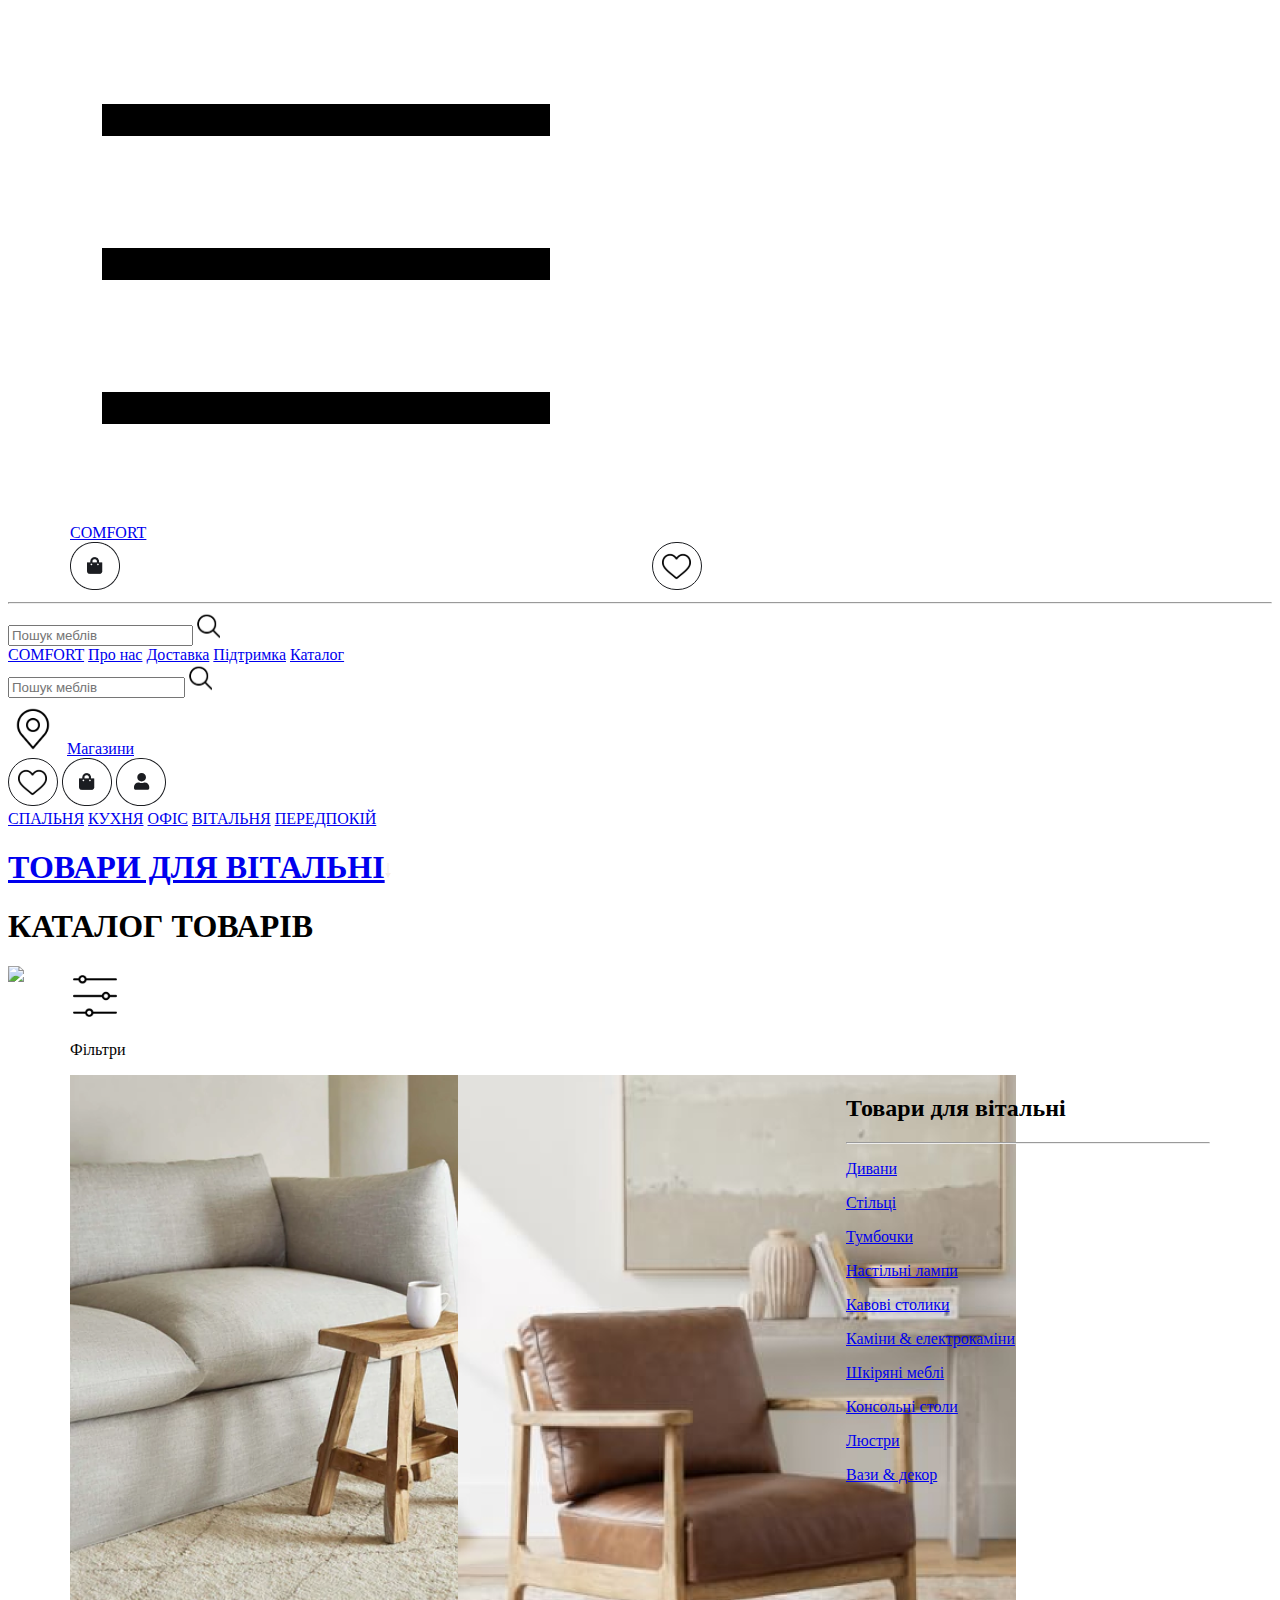
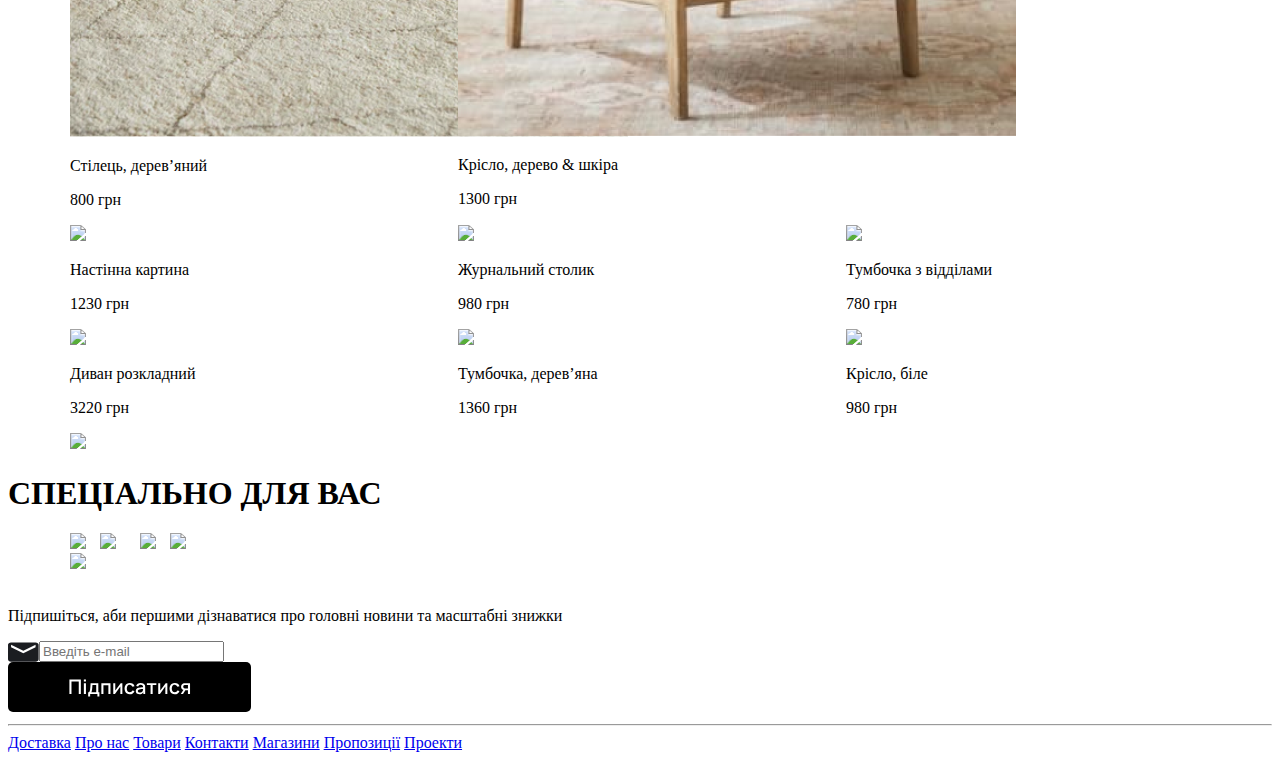
==== catalog.html @ 02e6235b "Add files via upload" ====
<!DOCTYPE html>
<html lang="ua">

<head>
    <meta charset="UTF-8">
    <meta http-equiv="X-UA-Compatible" content="IE=edge">
    <meta name="viewport" content="width=device-width, initial-scale=1.0">
    <title>Каталог</title>
    <link rel="preconnect" href="https://fonts.googleapis.com">
    <link rel="preconnect" href="https://fonts.gstatic.com" crossorigin>
    <link rel="preconnect" href="https://fonts.googleapis.com">
    <link rel="preconnect" href="https://fonts.gstatic.com" crossorigin>
    <link href="https://fonts.googleapis.com/css2?family=Lexend&family=Manrope:wght@200;300;400;500;600&display=swap"
        rel="stylesheet">
    <link
        href="https://fonts.googleapis.com/css2?family=Lexend:wght@300&family=Manrope:wght@200;300;400;500;600&display=swap"
        rel="stylesheet">
    <link rel="preconnect" href="https://fonts.googleapis.com">
    <link rel="preconnect" href="https://fonts.gstatic.com" crossorigin>
    <link href="https://fonts.googleapis.com/css2?family=Lexend&family=Manrope:wght@200;300;400;500;600&display=swap"
        rel="stylesheet">
    <link rel="preconnect" href="https://fonts.googleapis.com">
    <link rel="preconnect" href="https://fonts.gstatic.com" crossorigin>
    <link href="https://fonts.googleapis.com/css2?family=Manrope:wght@200;300;400;500;600&display=swap"
        rel="stylesheet">
    <link rel="stylesheet" href="css/catalog.css">
    <link rel="stylesheet" href="css/bootstrap-grid.min.css">
    <meta name="viewport" content="width=device-width">
</head>

<body>
    <header class="header">
        <div class="nav-1">
            <div class="nav-toggle">
                <div class="container">
                    <a href="#" width="10%">
                        <img src="img/Group 65.png" class="menu">
                    </a>
                    <div class="logo"><a href="#">COMFORT</a></div>
                    <div class="row">
                        <div class="col">
                            <a href="#" style="margin-right: 2.5%;"><img src="img/Group 56.png"></a>
                        </div>
                        <div class="col">
                            <a href="#"><img src="img/Group 55.svg"></a>
                        </div>
                    </div>
                </div>
            </div>
            <hr>
            <div class="border-1">
                <input type="text" placeholder="Пошук меблів">
                <a href="#" class="search-1"><img src="img/image 22 (1).svg"></a>
            </div>
        </div>
        <section class="nav">
            <a href="index.html" class="logo">COMFORT</a>
            <a href="info.html">Про нас</a>
            <a href="#">Доставка</a>
            <a href="#">Підтримка</a>
            <a href="catalog.html">Каталог</a>
            <div class="border">
                <input type="text" size="19" placeholder="Пошук меблів" style="margin-bottom: 6px;">
                <a href="#" class="search"><img src="img/image 22 (1).svg"></a>
            </div>
            <div class="shops">
                <a href="#" style="margin-right: 5px;"><img src="img/image 57.svg"></a>
                <a href="#">Магазини</a>
            </div>
            <div class="icons">
                <a href="#"><img src="img/Group 55.svg"></a>
                <a href="#"><img src="img/Group 56.png"></a>
                <a href="#"><img src="img/user.svg"></a>
            </div>
        </section>
        <div class="catalog">
            <div class="rooms">
                <a href="#">СПАЛЬНЯ</a>
                <a href="#">КУХНЯ</a>
                <a href="#">ОФІС</a>
                <a href="#">ВІТАЛЬНЯ</a>
                <a href="#">ПЕРЕДПОКІЙ</a>
            </div>
        </div>
        <div class="mobile">
            <a href="#"><h1>ТОВАРИ ДЛЯ ВІТАЛЬНІ<img class="arr" src="img/Line 15.svg"></h1></a>
        </div>
    </header>
    <main>
        <section class="picture">
            <h1>КАТАЛОГ ТОВАРІВ</h1>
            <img src="D:\web\img\image 23.png" width="100%">
        </section>
        <section class="full-catalog" style="margin-top: -15px;">
            <div class="container">
                <div class="icon">
                    <a href=""><img src="img/image 58.svg"></a><p>Фільтри</p>
                </div>
                <div class="row">
                    <div class="col-4">
                        <div>
                            <div class="image">
                                <a href="#"><img src="img/image 24.png"></a>
                            </div>
                            <div class="price">
                                <div>
                                    <p>Стілець, дерев’яний</p>
                                </div>
                                <p>800 грн</p>
                            </div>
                        </div>
                    </div>
                    <div class="col-4">
                        <div>
                            <div class="image">
                                <a href="#"><img src="img/image 25.png"></a>
                            </div>
                            <div class="price">
                                <div>
                                    <p>Крісло, дерево & шкіра</p>
                                </div>
                                <p>1300 грн</p>
                            </div>
                        </div>
                    </div>
                    <div class="col" id="third">
                        <div class="filters">
                            <h2>Товари для вітальні</h2>
                            <hr>
                            <a href="#">
                                <p>Дивани</p>
                            </a>
                            <a href="#">
                                <p>Стільці</p>
                            </a>
                            <a href="#">
                                <p>Тумбочки</p>
                            </a>
                            <a href="#">
                                <p>Настільні лампи</p>
                            </a>
                            <a href="#">
                                <p>Кавові столики</p>
                            </a>
                            <a href="#">
                                <p>Каміни & електрокаміни</p>
                            </a>
                            <a href="#">
                                <p>Шкіряні меблі</p>
                            </a>
                            <a href="#">
                                <p>Консольні столи</p>
                            </a>
                            <a href="#">
                                <p>Люстри</p>
                            </a>
                            <a href="#">
                                <p>Вази & декор</p>
                            </a>
                        </div>
                    </div>
                </div>
                <div class="row">
                    <div class="col-4">
                        <div>
                            <div class="image">
                                <a href="#"><img src="D:\web\img\image 26.png"></a>
                            </div>
                            <div class="price">
                                <div>
                                    <p>Настінна картина</p>

                                </div>
                                <p>1230 грн</p>
                            </div>
                        </div>
                    </div>
                    <div class="col-4">
                        <div>
                            <div class="image">
                                <a href="#"><img src="D:\web\img\image 27 (1).png"></a>
                            </div>
                            <div class="price">
                                <div>
                                    <p>Журнальний столик</p>
                                </div>
                                <p>980 грн</p>
                            </div>
                        </div>
                    </div>
                    <div class="col-4" id="third">
                        <div>
                            <div class="image">
                                <a href="#"><img src="D:\web\img\image 35.png"></a>
                            </div>
                            <div class="price">
                                <div>
                                    <p>Тумбочка з відділами</p>
                                </div>
                                <p>780 грн</p>
                            </div>
                        </div>
                    </div>
                </div>
                <div class="row">
                    <div class="col-4">
                        <div>
                            <div class="image">
                                <a href="#"><img src="D:\web\img\image 37.png"></a>
                            </div>
                            <div class="price">
                                <div>
                                    <p>Диван розкладний</p>
                                </div>
                                <p>3220 грн</p>
                            </div>
                        </div>
                    </div>
                    <div class="col-4">
                        <div>
                            <div class="image">
                                <a href="#"><img src="D:\web\img\image 36.png"></a>
                            </div>
                            <div class="price">
                                <div>
                                    <p>Тумбочка, дерев’яна</p>
                                </div>
                                <p>1360 грн</p>
                            </div>
                        </div>
                    </div>
                    <div class="col-4" id="third">
                        <div>
                            <div class="image">
                                <a href="#"><img src="D:\web\img\image 31.png"></a>
                            </div>
                            <div class="price">
                                <div>
                                    <p>Крісло, біле</p>
                                </div>
                                <p>980 грн</p>
                            </div>
                        </div>
                    </div>
                </div>
                <a href=""><img src="D:\web\img\Group 66.svg" class="button"></a>
            </div>
        </section>
        <section class="special-offer">
            <h1>СПЕЦІАЛЬНО ДЛЯ ВАС</h1>
            <div class="container">
            <div class="room-shopping">
                <a href="#"><img src="D:\web\img\image 29.svg" class="arrow"></a>
                <a href="#"><img src="D:\web\img\image 54.png" style="padding: 0 10px;" id="offer"></a>
                <a href="#"><img src="D:\web\img\image 55.png" style="padding: 0 10px;" id="offer"></a>
                <a href="#"><img src="D:\web\img\image 30.svg" class="arrow"></a>
            </div>
            <img src="D:\web\img\Group 3.svg" class="scroll">
        </div>
        </section>
    </main>
    <br>
    <footer>
        <section class="form">
            <p>Підпишіться, аби першими дізнаватися про головні новини та масштабні знижки</p>
            <div class="subscribe">
                <div style="display: flex; align-items: center;">
                    <img src="img/Shape.svg" class="message">
                    <input type="text" placeholder="Введіть e-mail">
                </div>
                <a href="#"><img src="img//Group 61.svg" class="sub-btn"></a>
            </div>
        </section>
        <hr>
        <section class="footer-1">
            <a href="#">Доставка</a>
            <a href="info.html">Про нас</a>
            <a href="catalog.html">Товари</a>
            <a href="#">Контакти</a>
            <a href="#">Магазини</a>
            <a href="#">Пропозиції</a>
            <a href="#">Проекти</a>
        </section>
        <br>
    </footer>
</body>
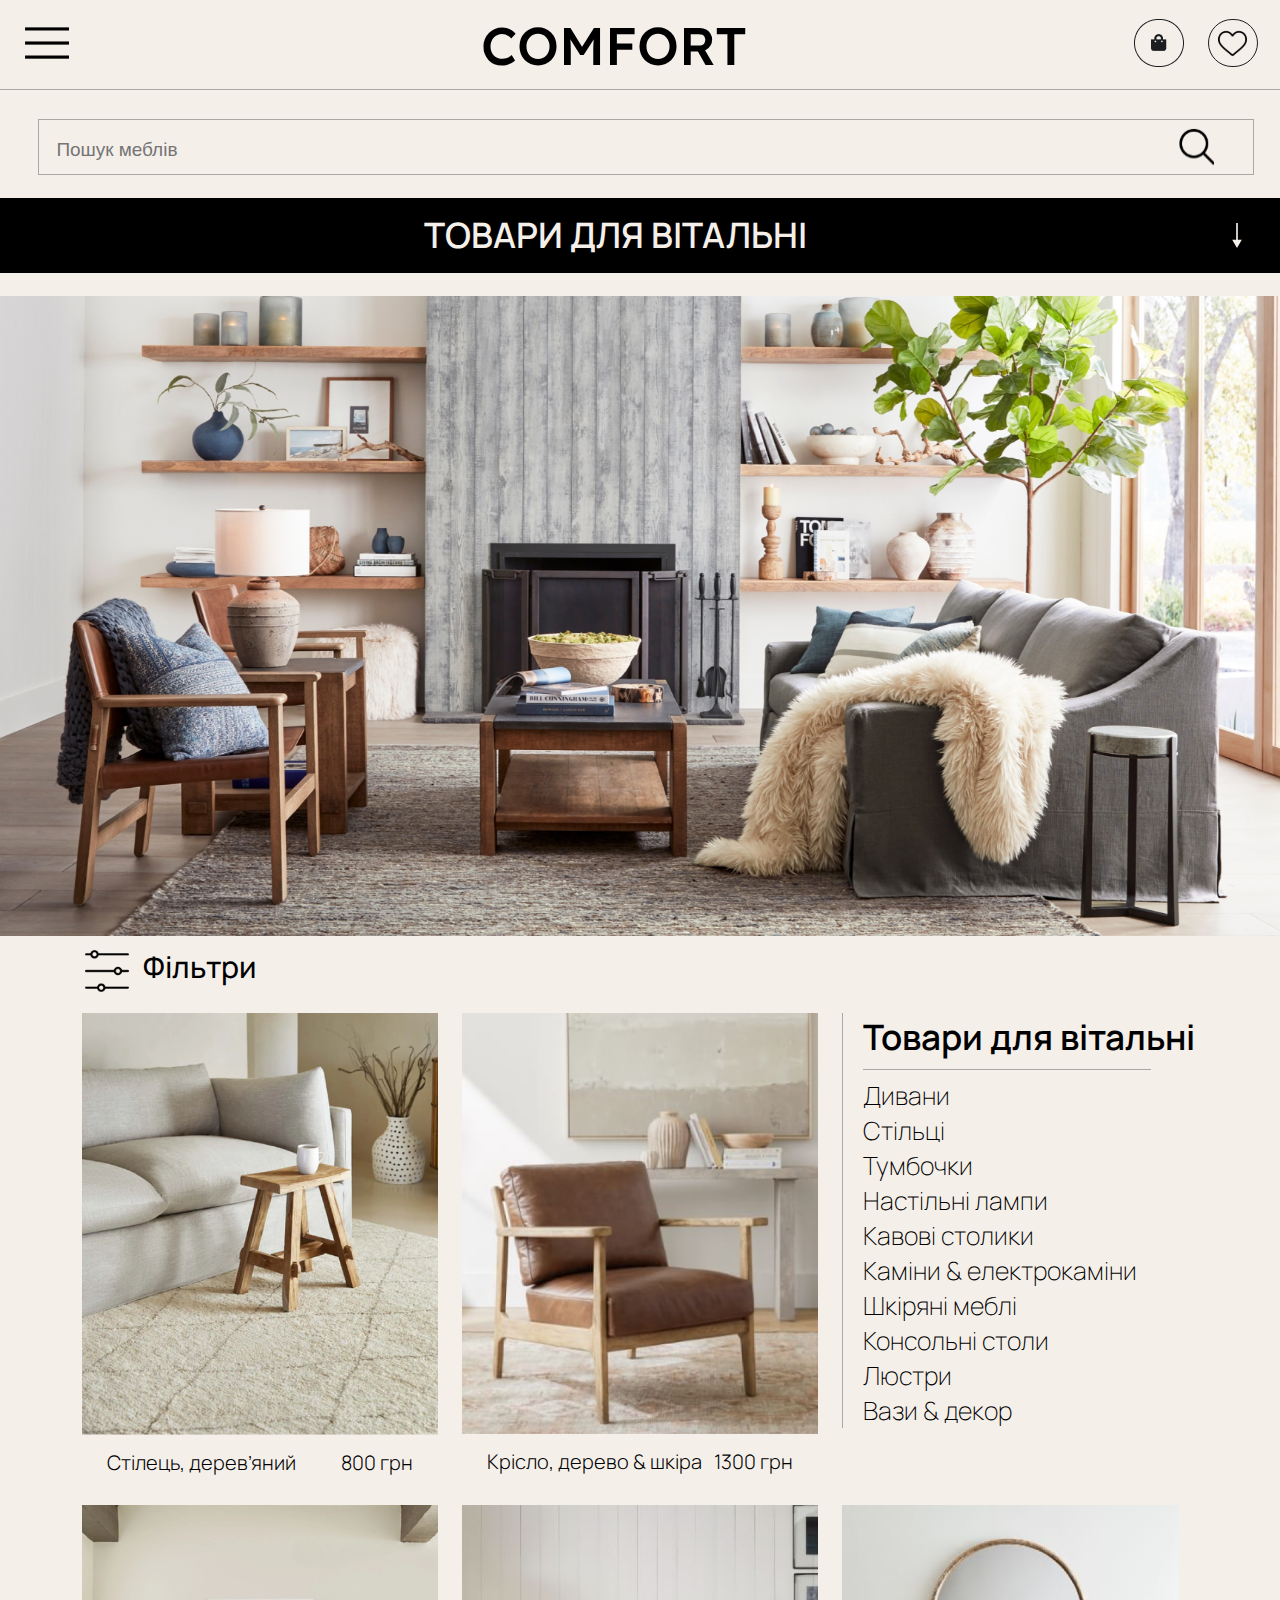
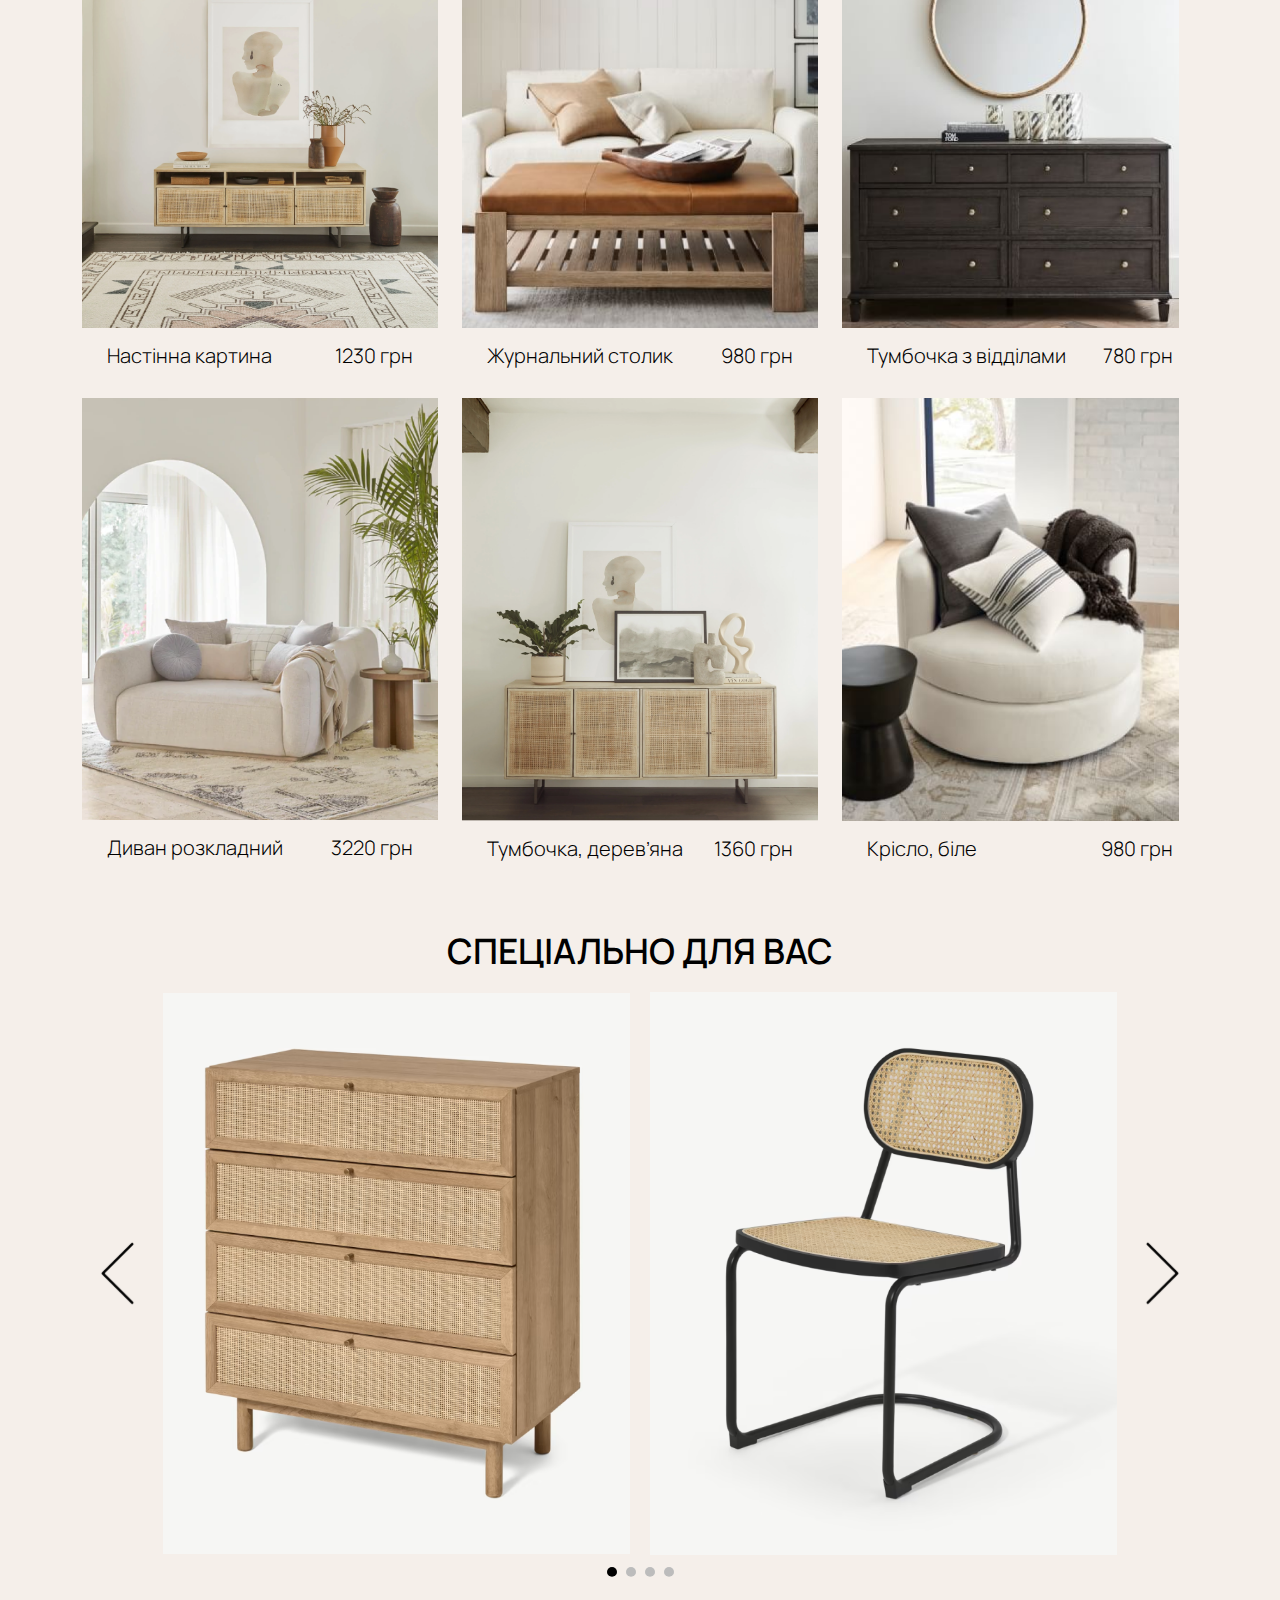
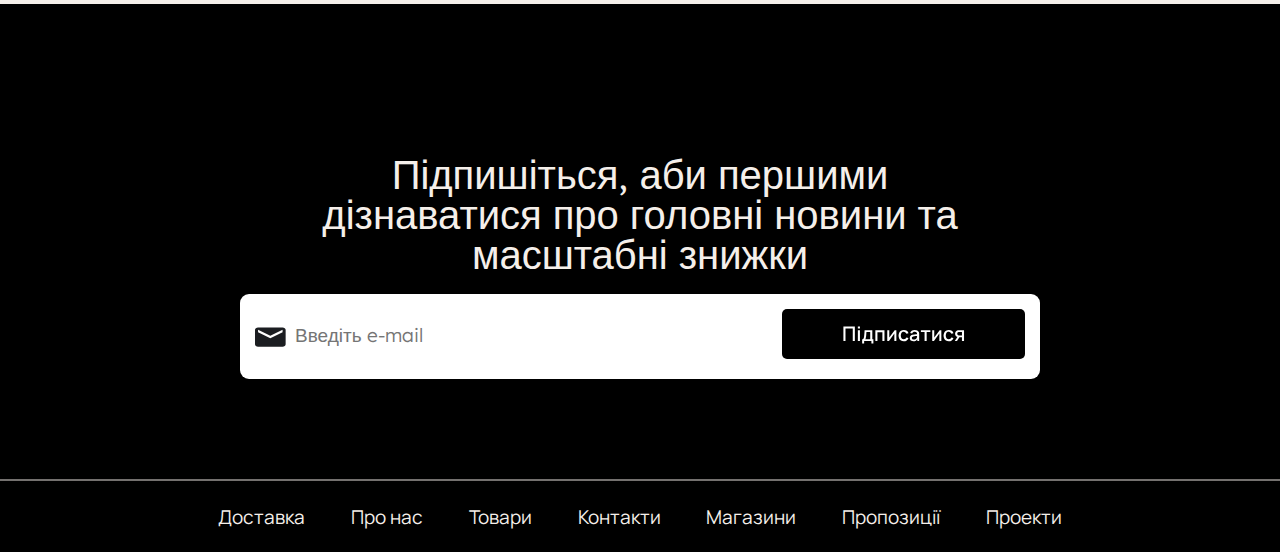
==== commit 940fb85d: "Update catalog.html" ====
--- a/catalog.html
+++ b/catalog.html
@@ -89,7 +89,7 @@
     <main>
         <section class="picture">
             <h1>КАТАЛОГ ТОВАРІВ</h1>
-            <img src="D:\web\img\image 23.png" width="100%">
+            <img src="img/image 23.png" width="100%">
         </section>
         <section class="full-catalog" style="margin-top: -15px;">
             <div class="container">
@@ -164,7 +164,7 @@
                     <div class="col-4">
                         <div>
                             <div class="image">
-                                <a href="#"><img src="D:\web\img\image 26.png"></a>
+                                <a href="#"><img src="img/image 26.png"></a>
                             </div>
                             <div class="price">
                                 <div>
@@ -178,7 +178,7 @@
                     <div class="col-4">
                         <div>
                             <div class="image">
-                                <a href="#"><img src="D:\web\img\image 27 (1).png"></a>
+                                <a href="#"><img src="img/image 27 (1).png"></a>
                             </div>
                             <div class="price">
                                 <div>
@@ -191,7 +191,7 @@
                     <div class="col-4" id="third">
                         <div>
                             <div class="image">
-                                <a href="#"><img src="D:\web\img\image 35.png"></a>
+                                <a href="#"><img src="img/image 35.png"></a>
                             </div>
                             <div class="price">
                                 <div>
@@ -206,7 +206,7 @@
                     <div class="col-4">
                         <div>
                             <div class="image">
-                                <a href="#"><img src="D:\web\img\image 37.png"></a>
+                                <a href="#"><img src="img/image 37.png"></a>
                             </div>
                             <div class="price">
                                 <div>
@@ -219,7 +219,7 @@
                     <div class="col-4">
                         <div>
                             <div class="image">
-                                <a href="#"><img src="D:\web\img\image 36.png"></a>
+                                <a href="#"><img src="img/image 36.png"></a>
                             </div>
                             <div class="price">
                                 <div>
@@ -232,7 +232,7 @@
                     <div class="col-4" id="third">
                         <div>
                             <div class="image">
-                                <a href="#"><img src="D:\web\img\image 31.png"></a>
+                                <a href="#"><img src="img/image 31.png"></a>
                             </div>
                             <div class="price">
                                 <div>
@@ -243,19 +243,19 @@
                         </div>
                     </div>
                 </div>
-                <a href=""><img src="D:\web\img\Group 66.svg" class="button"></a>
+                <a href=""><img src="img/Group 66.svg" class="button"></a>
             </div>
         </section>
         <section class="special-offer">
             <h1>СПЕЦІАЛЬНО ДЛЯ ВАС</h1>
             <div class="container">
             <div class="room-shopping">
-                <a href="#"><img src="D:\web\img\image 29.svg" class="arrow"></a>
-                <a href="#"><img src="D:\web\img\image 54.png" style="padding: 0 10px;" id="offer"></a>
-                <a href="#"><img src="D:\web\img\image 55.png" style="padding: 0 10px;" id="offer"></a>
-                <a href="#"><img src="D:\web\img\image 30.svg" class="arrow"></a>
-            </div>
-            <img src="D:\web\img\Group 3.svg" class="scroll">
+                <a href="#"><img src="img/image 29.svg" class="arrow"></a>
+                <a href="#"><img src="img/image 54.png" style="padding: 0 10px;" id="offer"></a>
+                <a href="#"><img src="img/image 55.png" style="padding: 0 10px;" id="offer"></a>
+                <a href="#"><img src="img/image 30.svg" class="arrow"></a>
+            </div>
+            <img src="img/Group 3.svg" class="scroll">
         </div>
         </section>
     </main>
@@ -283,4 +283,4 @@
         </section>
         <br>
     </footer>
-</body>+</body>
--- a/css/catalog.css
+++ b/css/catalog.css
@@ -0,0 +1,819 @@
+body{
+    padding: 0;
+    margin: 0;
+    background: #F5EFEA;
+    color: #000;
+    font-family: 'Manrope', sans-serif;
+    font-style: normal;
+    font-weight: 400;
+    max-width: 1903px;
+    margin: 0 auto;
+}
+
+.container{
+    max-width: 80%;
+    margin: 0 auto;
+}
+
+*{
+    box-sizing: border-box;
+}
+
+img {
+    max-width: 100%;
+  }
+
+a{
+    color: #000;
+    text-decoration: none;
+}
+
+.nav-1{
+    display: none;
+    flex-direction: column;
+    margin: 0 auto;
+    margin-bottom: 30px;
+}
+
+.nav{
+    width: 100%;
+    font-family: 'Manrope', sans-serif;
+    font-style: normal;
+    height: 80.98px;
+    font-weight: 600;
+    font-size: 19px;
+    line-height: 26px;
+    display: flex;
+    justify-content: space-between;
+    align-items: center;
+    
+}
+
+.logo{
+    padding-left: 70px;
+    font-family: 'Lexend', sans-serif;
+    font-style: normal;
+    font-weight: 500;
+    font-size: 30px;
+    line-height: 38px;
+    
+}
+
+.icon p{
+    font-family: 'Manrope', sans-serif;
+    font-style: normal;
+    font-weight: 500;
+    font-size: 30px;
+    margin: 0;
+    margin-left: 1%;
+}
+
+.icon{
+    display: flex;
+    margin-bottom: 1%;
+}
+
+.border{
+    border: 0.5px solid rgba(0, 0, 0, 0.555);
+    height: 40.55px;
+    display: flex;
+    align-items: center;
+    padding: 15px;
+}
+
+.border-1{
+    border: 0.2px solid rgba(0, 0, 0, 0.555); ;
+    height: 55.55px;
+    width: 95%;
+    display: flex;
+    align-items: center;
+    padding: 15px;
+    margin:0 3%;
+    margin-top: 10px;
+}
+
+header hr{
+    border: 0 none;
+    height: 0.1px;
+    color: #000; 
+    width: 100%;
+    background-color: rgba(0, 0, 0, 0.555); 
+    margin-bottom: 20px;
+ }
+
+input{
+    font-family: 'Lexend', sans-serif;
+    font-weight: 300;
+    font-size: 25px;
+    background: none;
+    border: none;
+    width: 95%;
+}
+
+.arr{
+    height: 25px;
+    float: right; 
+    margin-top: 25px;  
+    margin-right: 3%;
+}
+
+::placeholder{
+    font-style: normal;
+    font-weight: 300;
+    font-size: 19px;
+    line-height: 40px;
+   
+}
+
+.search{
+    margin-top: 4px;
+    margin-left: 49.86px;
+}
+
+.search-1{
+    margin-top: 4px;
+}
+
+.icons img{
+    margin-right: 15px;
+}
+
+hr{
+    border: none; 
+    background-color: rgb(0, 0, 0, 0.555); 
+    color: rgb(0, 0, 0); 
+    height: 1px; 
+    width: 100%;
+}
+
+.shops{
+    display: flex;
+    align-items: center;
+}
+
+
+.catalog{
+    background-color: #000;
+    width: 100%;
+}
+
+.rooms{
+    max-height: 80.98px;
+    display: flex;
+    justify-content: space-between;
+    padding: 26px 30%;
+
+}
+.rooms a{
+    color:#F5EFEA;
+    font-family: 'Manrope', sans-serif;
+    font-style: normal;
+    font-weight: 600;
+    font-size: 20px;
+}
+
+.full-catalog .container{
+    margin: 20px auto;
+}
+
+.filters{
+    max-width: 100%;
+    border-left: 1px solid rgb(0, 0, 0, 0.555);
+}
+
+.filters hr{
+    border: none; 
+    background-color: rgb(0, 0, 0, 0.555); 
+    color: rgb(0, 0, 0); 
+    height: 1px; 
+    width: 81%;
+    margin-left: 20px;
+}
+
+.filters h2{
+    padding-left: 20px;
+    font-family: 'Manrope', sans-serif;
+    font-style: normal;
+    font-weight: 600;
+    font-size: 35px;
+    color: #000000;
+    margin: 0px;
+}
+
+.filters p{
+    padding-left: 20px;
+    font-family: 'Manrope', sans-serif;
+    font-style: normal;
+    font-weight: 200;
+    font-size: 30px;
+    color: #000000;
+    margin: 0px;
+
+}
+
+.price p{
+    font-family: 'Manrope', sans-serif;
+    font-style: normal;
+    font-weight: 300;
+    font-size: 20px;
+    line-height: 35px;
+    margin: 0;
+    
+}
+
+.image img{
+    max-height: 494.27px;
+}
+
+.full-catalog .col-4{
+    margin-bottom: 25px;
+}
+
+.price{
+    display: flex;
+    flex-direction: row;
+    justify-content: space-between;
+    align-items: center;
+    margin-top: 5px;
+    padding: 0px 25px;
+}
+
+.special-offer h1, .picture h1{
+    font-family: 'Manrope', sans-serif;
+    font-style: normal;
+    font-weight: 600;
+    font-size: 35px;
+    line-height: 80.98px;
+    text-align: center;
+    max-width: 100%;
+    margin: 0;
+}
+
+.info{
+    margin-top: 37px;
+    padding-right:285px;
+    padding-left:900px;
+    width: 100%;
+    position: absolute;
+    display: flex;
+    align-items: center;
+    justify-content: space-between;
+}
+
+.info-1{
+    margin-top: 710px;
+    padding-right:285px;
+    padding-left:745px;
+    width: 100%;
+    position: absolute;
+    display: flex;
+    align-items: center;
+    justify-content: space-between;
+    font-family: 'Manrope', sans-serif;
+    font-style: normal;
+    font-weight: 400;
+    font-size: 50px;
+}
+
+.room-shopping{
+    width: 100%;
+    display: flex;
+    align-items: center;
+    justify-content: space-between;
+}
+
+.prices{
+    display: flex;
+    margin-top: -50px;
+}
+
+.price-1{
+    margin-left: 7%;
+    width: 50%;
+    display: flex;
+    flex-direction: row;
+    justify-content: space-between;
+    align-items: center;
+    padding: 0px 25px;
+}
+
+.prices p{
+    font-family: 'Manrope', sans-serif;
+    font-style: normal;
+    font-weight: 300;
+    font-size: 20px;
+    line-height: 35px;
+    margin: 0;
+    
+}
+
+.mobile{
+    display: none;
+}
+
+.button{
+    display: none;
+}
+
+.scroll{
+    margin:0 47%;
+}
+
+footer{
+    background-color: #000;
+    max-height: 550px;
+    width: 100%;
+}
+
+.subscribe{
+    background-color: white;
+    width: 800px;
+    display: flex;
+    align-items: center;
+    justify-content: space-between;
+    padding: 15px;
+    border-radius: 9px;
+    margin: auto auto;
+}
+
+.sub-btn{
+    max-width: 100%;
+}
+
+.form{
+    margin-left: auto;
+    margin-right: auto;
+}
+
+.form p{
+    width: 700px;
+    font-family: 'Lexend', sans-serif;
+    font-weight: 300;
+    font-size: 40px;
+    line-height: 40px;
+    text-align: center;
+    color:#F5EFEA;
+    margin: 0 auto;
+    margin-bottom: 20px;
+    padding-top: 150px;
+}
+
+
+.subscribe input{
+    background: none;
+    max-width: 100%;
+    margin-bottom: 8px;
+    margin-left: 7px;
+}
+
+footer hr{
+    margin-top: 100px;
+    border: 0.5px solid #f5efea79;
+}
+
+.footer-1{
+    display: flex;
+    justify-content: space-between;
+    align-items: center;
+    padding-left: 17%;
+    padding-right: 17%;
+    margin-top: 23px;
+}
+
+.footer-1 a{
+    color:#F5EFEA;
+    font-family: 'Manrope', sans-serif;
+    font-style: normal;
+    font-weight: 400;
+    font-size: 19px;
+    line-height: 26px;
+}
+
+@media(max-width: 1570px){
+
+    .border-1{
+        border-color: rgba(0, 0, 0, 0.301);
+    }
+
+    header hr, .filters hr{
+        background-color: rgba(0, 0, 0, 0.301);
+    }
+
+    .filters{
+        border-left-color: rgba(0, 0, 0, 0.301);
+    }
+
+    .picture h1{
+        display: none;
+    }
+    
+    .mobile{
+        display: block;
+        align-items: center;
+    }
+
+    .mobile h1{
+        width: 100%;
+        text-align: center;
+        color: #F5EFEA;
+        background-color: #000;
+        font-family: 'Manrope', sans-serif;
+        font-style: normal;
+        font-weight: 600;
+        font-size: 35px;
+        line-height:75px; 
+    }
+
+    .nav-1{
+        margin: 0;
+    }
+
+    .catalog{
+        display: none;
+    }
+
+    .nav-toggle, .nav-1 {
+        display: flex;
+     }
+
+    .nav-toggle .container{
+         height: 80.98px;
+         align-items: center;
+         display: flex;
+         padding-top: 20px;
+         padding-bottom: 10px;
+         justify-content: space-between;
+         margin: 0 auto;;
+     }
+
+     .nav-toggle .container{
+        margin: 0 10px;
+        max-width: 100%;
+    }
+
+     .nav-toggle .col{
+         max-width: 100px;
+     }
+
+     .logo{
+         margin:0;
+         padding: 0;
+     }
+
+    .nav-toggle a{
+        width: 72px;
+    }
+
+    .menu {
+        max-width: 50px;
+    }
+
+     .nav{
+      display: none;
+     }
+
+     .logo{
+        top: 15px;
+        font-size: 53px;
+     }
+
+     .nav-toggle::placeholder{
+         font-size: 25px;
+         margin-top: 5px;
+     }
+
+     .search-1 img{
+         width: 35px;
+     }
+
+}
+
+@media (max-width: 1190px){
+    .footer-1 a {
+        font-size: 15px;
+    }
+    }
+
+@media(max-width: 1406px){
+    .image img{
+        max-height: 422.98px;
+    }
+
+    .filters p{
+        font-size: 25px;
+    }
+
+
+    
+}
+
+@media(max-width: 1195px){
+    .image img{
+        max-height: 351.67px;
+    }
+
+    .filters p{
+        font-size: 20px;
+    }
+
+    .filters h2{
+        font-size: 25px;
+    }
+
+    .price p{
+        font-size: 16px;
+    }
+    
+}
+
+@media (max-width:990px) {
+    .footer-1{
+        padding: 0 55px;
+     }
+ 
+     .subscribe{
+         width: 600px;
+     }
+ 
+     .form p{
+         font-size: 25px;
+         width: 400px;
+     }
+}
+
+@media(max-width: 982px){
+
+    .button{
+        display: block;
+        margin:auto;
+        width: 250px;
+    }
+
+    .image img{
+        max-height: 256.25px;
+    }
+
+    .filters p{
+        font-size: 15px;
+    }
+
+    .filters h2{
+        font-size: 17px;
+    }
+
+    .price p{
+        line-height: 18px;
+    }
+
+    .price{
+        padding: 0 10px;
+    }
+
+    .icon a, .icon img{
+        max-width: 20px;
+    }
+
+    .icon p{
+        font-size: 12px;
+        margin-left: 10px;
+    }
+
+}
+
+@media(max-width: 820px){
+
+    #offer{
+        width: 733px;
+        height: auto;
+    }
+
+    .logo a{
+        font-size: 40px;
+    }
+
+    .logo{
+        margin-bottom: 20px;
+
+    }
+
+    .image img{
+        max-height: 395.67px;
+    }
+
+    .nav-toggle .row{
+        margin-bottom: 10px;
+
+    }
+
+    .mobile h1{
+        font-size: 30px;
+    }
+
+    #third{
+        display:none;
+    }
+
+    .full-catalog .col-4{
+        width: 50%;
+    }
+
+    .arrow{
+        width: 130px;
+    }
+
+    .footer-1 a{
+        font-size: 12px;
+    }
+    
+    .subscribe{
+        width: 70%;
+        height: 8%;
+    }
+
+    .subscribe ::placeholder{
+        font-size: 15px;
+    }
+
+    .sub-btn{
+        width: 150px;
+    }
+
+}
+
+@media(max-width: 760px){
+    #offer{
+        width: 1433px;
+        height: auto;
+    }
+
+    .scroll{
+        width: 40px;
+    }
+}
+
+@media(max-width: 600px){
+
+    .button{
+        width: 150px;
+    }
+
+    .search-1 img{
+        width: 20px;
+    }
+
+    .nav-toggle .col{
+        padding: 0 7px;
+    }
+
+    .logo a{
+        font-size: 30px;
+        margin-right: 15px;
+    }
+
+    .price p{
+        font-size: 12px;
+        line-height: 12px;
+    }
+
+    .full-catalog .col-4{
+        padding: 0 5px;
+    }
+
+    .mobile h1{
+        font-size: 25px;
+        line-height: 60.98px;
+    }
+
+    .border-1{
+        margin-top: 20px;
+        height: 35px;
+    }
+
+    .nav-toggle .container{
+        padding-top: 12px;
+        padding-bottom: 0px;
+        height: 60.98px;
+
+    }
+
+    .nav-toggle .col{
+        width: 35px;
+        padding: 0 2px;
+    }
+
+    .menu{
+        margin-top: -4px;
+        max-width: 28px;
+    }
+
+
+    .logo{
+        margin-top: -2px;
+        margin-left: -20px;
+    }
+
+    header hr{
+        margin:0;
+    }
+
+    .border-1 ::placeholder, input{
+        font-size: 15px;
+    }
+
+    .input{
+        margin: 0;
+    }
+
+    .mobile h1, .special-offer h1{
+        font-size: 20px;
+        line-height: 45.98px;
+    }
+
+    .arrow{
+        display:none;
+    }
+
+    .arr{
+        height: 20px;
+        margin-top: 13px;
+        padding-right: 10px;
+    }
+
+    .special-offer .container, .full-catalog .container{
+        width: 95%;
+    }
+
+    .logo{
+        margin-top: -0px;
+        margin-left: -25px;
+    }
+
+    .subscribe{
+        width: 85%;
+    }
+
+    footer-1{
+        margin-top: 12px;
+        padding: 0 4%;
+    }
+
+    .footer-1 a{
+        font-size: 9px;
+    }
+
+    .sub-btn{
+        width: 130px;
+    }
+
+    .subscribe ::placeholder{
+        font-size: 13px;
+    }
+
+    .subscribe{
+        padding-top: 18px;
+        height: 50px;
+    }
+
+    .subscribe input{
+        margin-top: 5px;
+    }
+
+    footer hr{
+        margin-top: 40px;
+        border-color: #f5efea5e;
+    }
+
+    .form p{
+        padding-top: 50px;
+        font-size: 17px;
+        line-height: 25px;
+        width: 300px;
+    }
+
+    .footer-1 {
+        margin-top: 12px;
+        padding: 0 4%;
+    }
+
+}
+
+@media (max-width: 490px) {
+    .footer-1 a{
+        font-size: 7.5px;
+    }
+
+    .message{
+        width: 20px;
+    }
+
+    .mobile h1{
+        font-size: 15px;
+        line-height: 35px;
+    }
+
+    .arr{
+        height: 15px;
+        margin-top: 10px;
+    }
+}
+
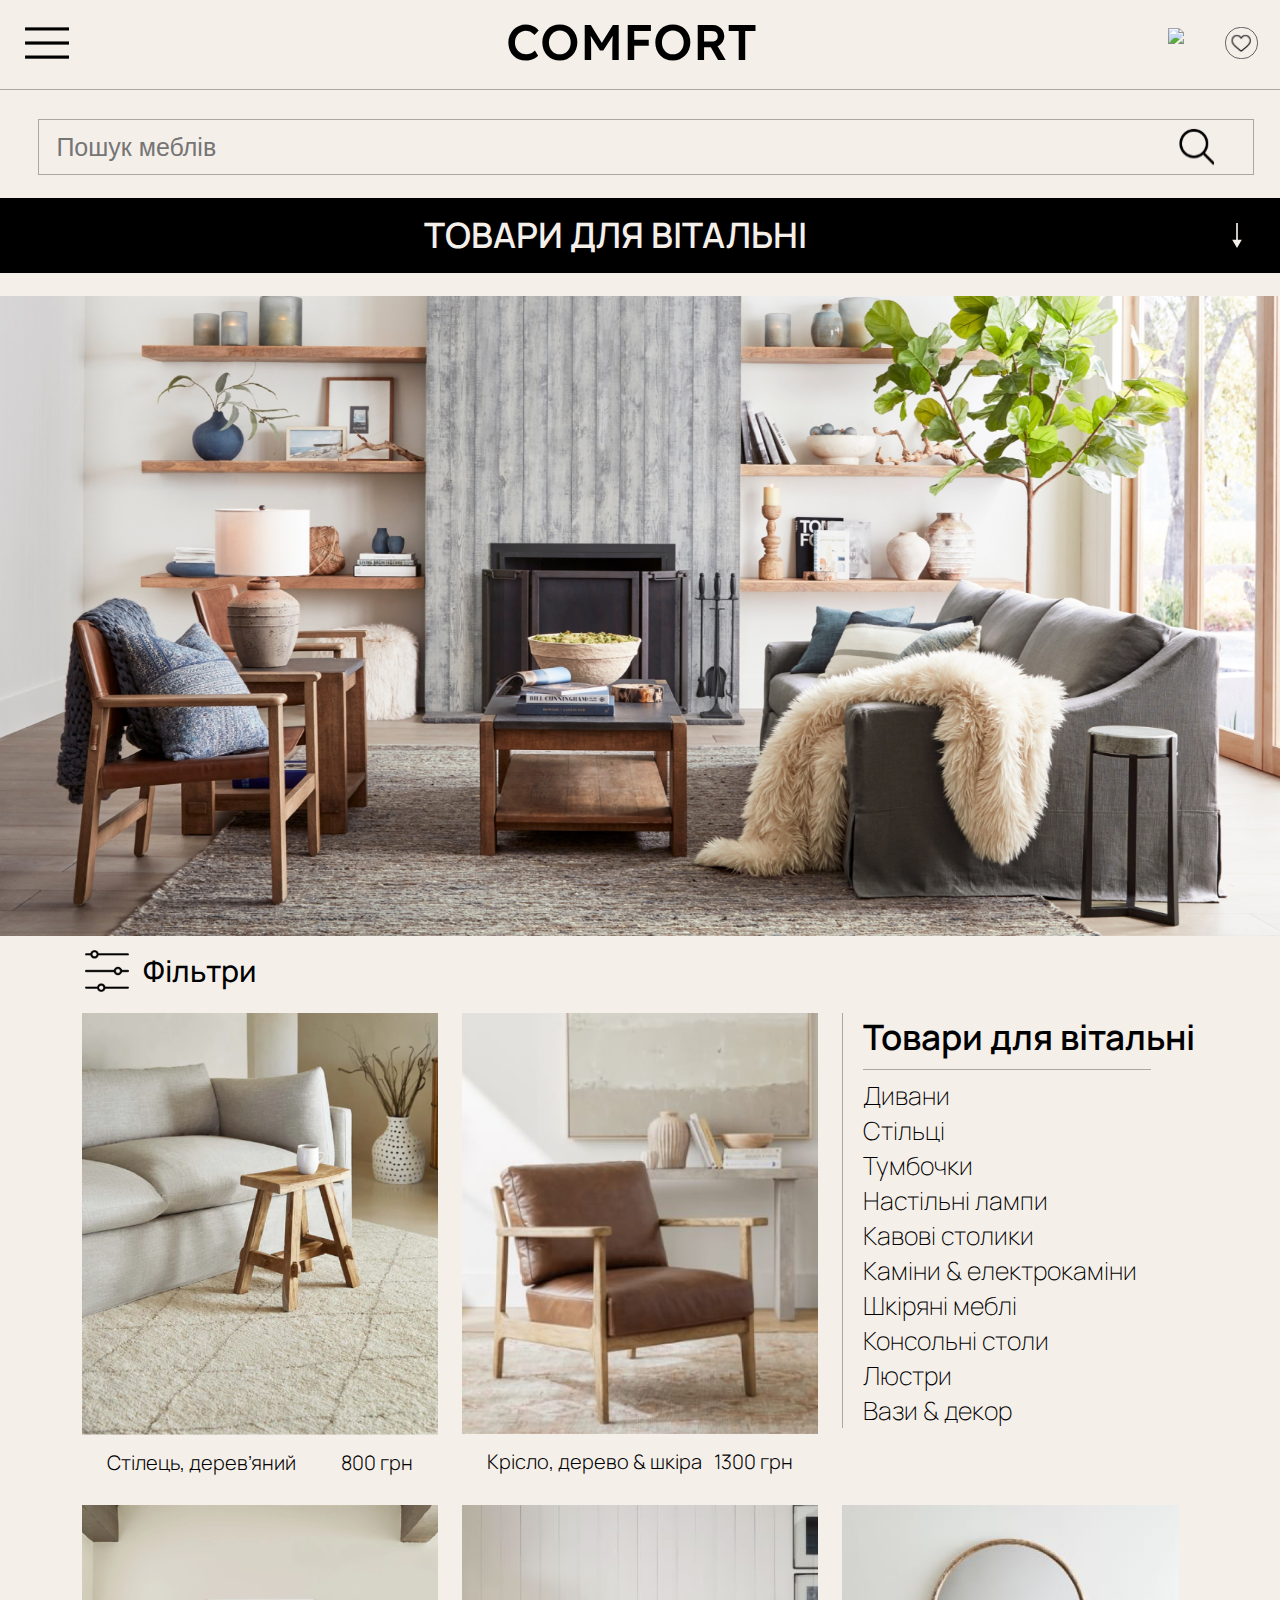
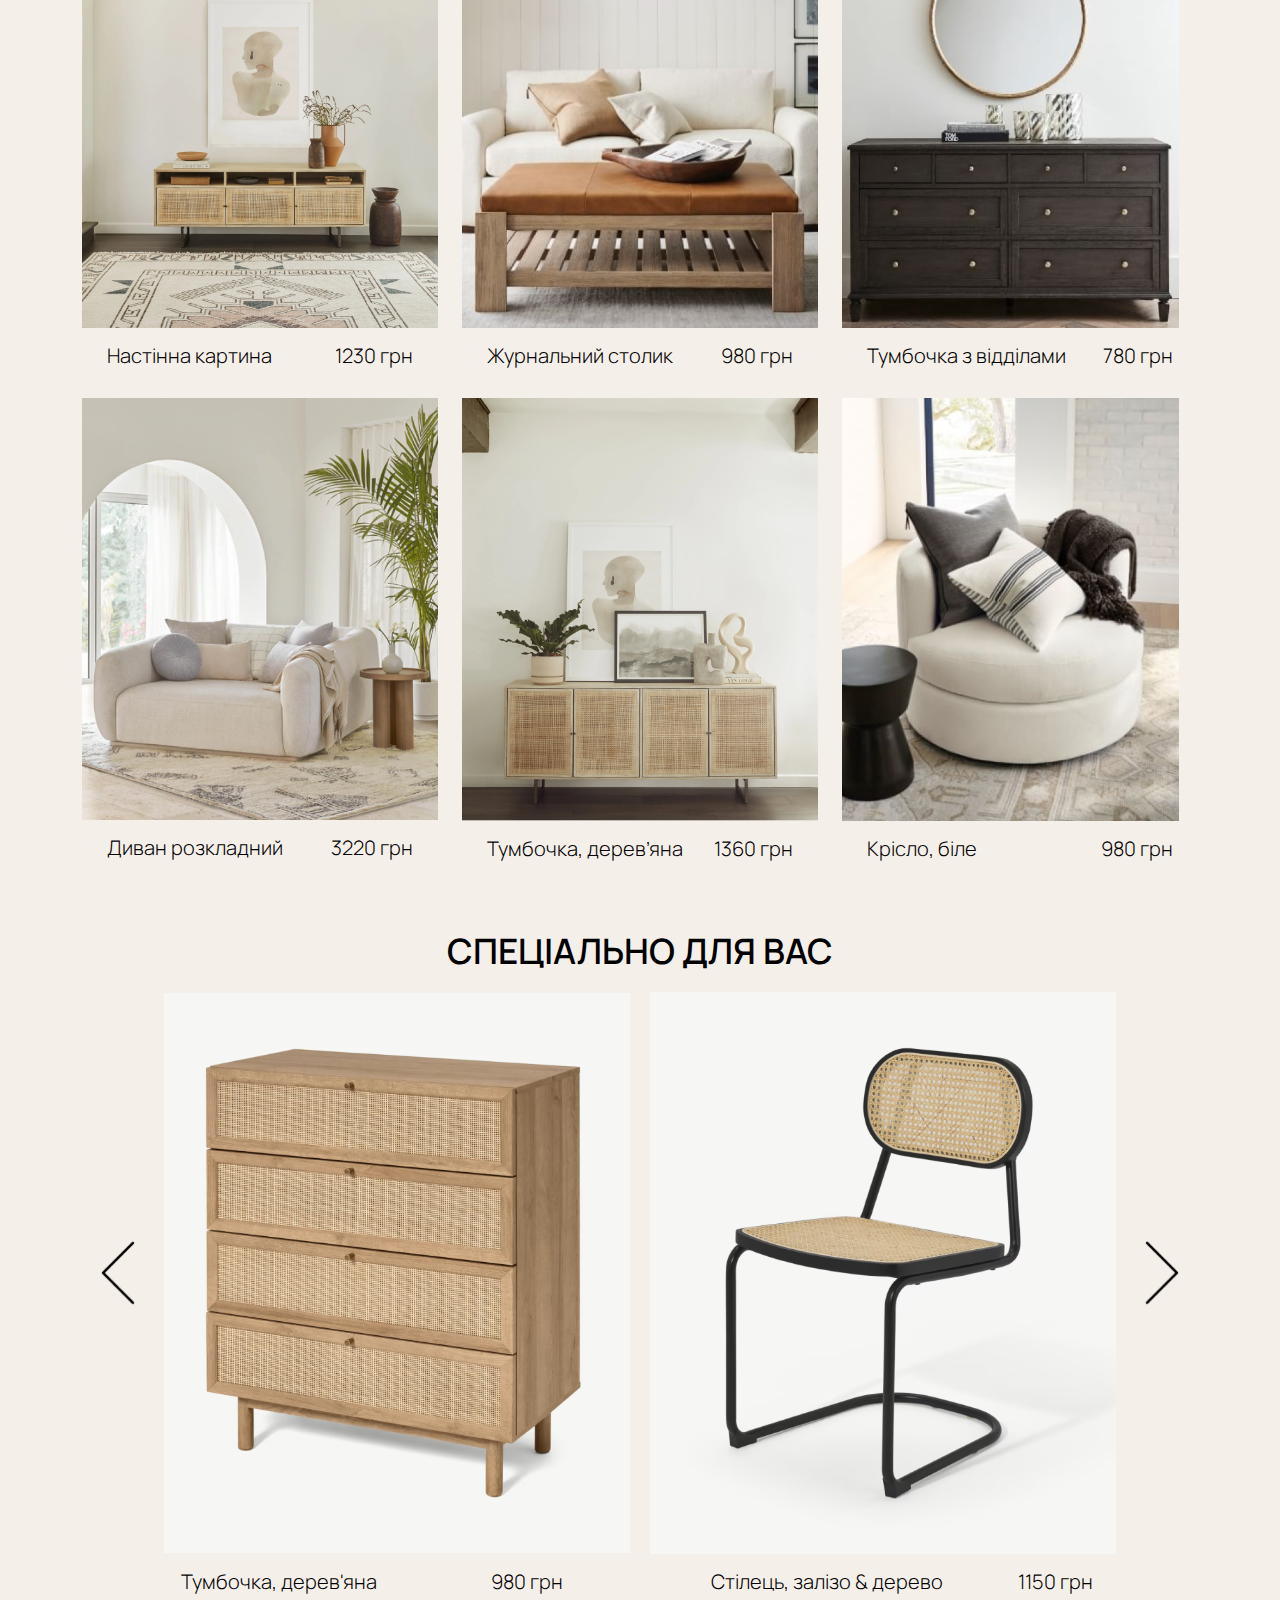
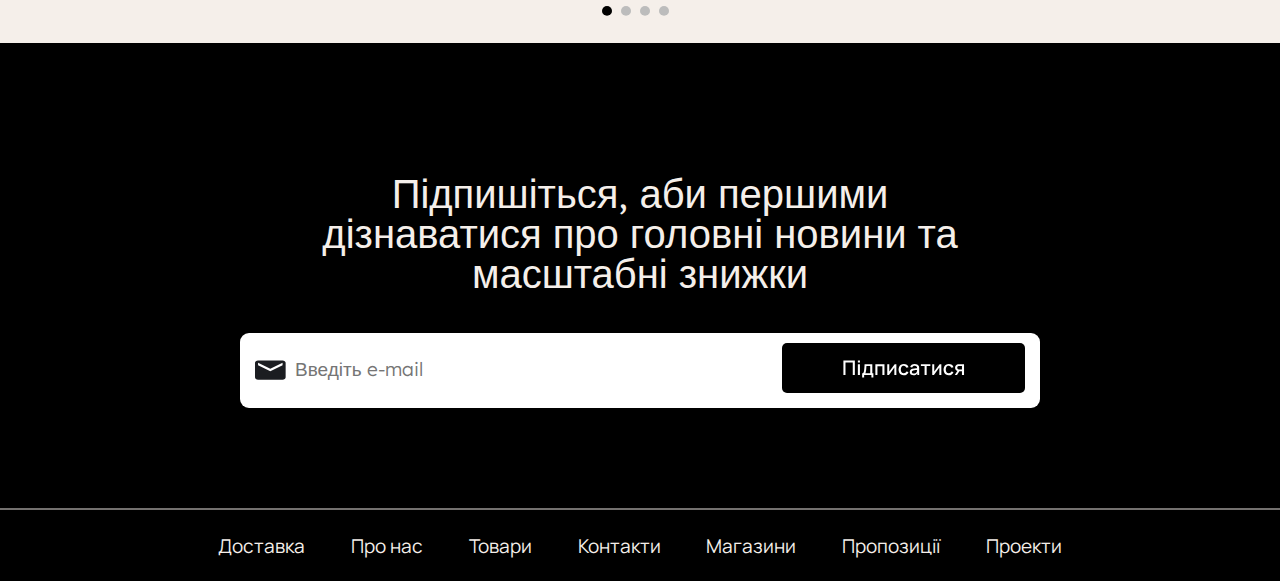
==== commit 03f48f46: "Update catalog.html" ====
--- a/catalog.html
+++ b/catalog.html
@@ -33,13 +33,13 @@
         <div class="nav-1">
             <div class="nav-toggle">
                 <div class="container">
-                    <a href="#" width="10%">
+                    <a href="info.html" width="10%">
                         <img src="img/Group 65.png" class="menu">
                     </a>
-                    <div class="logo"><a href="#">COMFORT</a></div>
+                    <div class="logo"><a href="index.html">COMFORT</a></div>
                     <div class="row">
                         <div class="col">
-                            <a href="#" style="margin-right: 2.5%;"><img src="img/Group 56.png"></a>
+                            <a href="#" style="margin-right: 2.5%;"><img src="img/Group 56.svg"></a>
                         </div>
                         <div class="col">
                             <a href="#"><img src="img/Group 55.svg"></a>
@@ -251,9 +251,29 @@
             <div class="container">
             <div class="room-shopping">
                 <a href="#"><img src="img/image 29.svg" class="arrow"></a>
-                <a href="#"><img src="img/image 54.png" style="padding: 0 10px;" id="offer"></a>
-                <a href="#"><img src="img/image 55.png" style="padding: 0 10px;" id="offer"></a>
+                <a href="#"><img src="img/image 54.png" style="padding:0 2%;"id="offer"></a>
+                <a href="#"><img src="img/image 55.png" style="padding:0 2%;" id="offer"></a>
                 <a href="#"><img src="img/image 30.svg" class="arrow"></a>
+            </div>
+            <div class="row">
+                 <div class="col-6">
+                    <div class="price">
+                        <div>
+                            <p>Тумбочка, дерев'яна</p>
+                        </div>
+                        <p>980 грн</p>
+                    </div>
+                 </div>
+                 <div class="col-6">
+                    <div class="price">
+                        <div>
+                            <p>Стілець, залізо & дерево</p>
+                        </div>
+                        <p>1150 грн</p>
+                    </div>
+                 </div>
+            </div>
+</div>
             </div>
             <img src="img/Group 3.svg" class="scroll">
         </div>
--- a/css/catalog.css
+++ b/css/catalog.css
@@ -79,6 +79,11 @@
     display: flex;
     align-items: center;
     padding: 15px;
+}
+
+.special-offer .col-6{
+    width: 40%;
+    margin-left: 6.5%;
 }
 
 .border-1{
@@ -211,6 +216,10 @@
 
 }
 
+.icon p{
+    margin-top: 4px;
+}
+
 .price p{
     font-family: 'Manrope', sans-serif;
     font-style: normal;
@@ -328,6 +337,7 @@
 .subscribe{
     background-color: white;
     width: 800px;
+    height: 75px;
     display: flex;
     align-items: center;
     justify-content: space-between;
@@ -354,8 +364,8 @@
     text-align: center;
     color:#F5EFEA;
     margin: 0 auto;
-    margin-bottom: 20px;
-    padding-top: 150px;
+    margin-bottom: 40px;
+    padding-top: 130px;
 }
 
 
@@ -472,19 +482,22 @@
       display: none;
      }
 
-     .logo{
-        top: 15px;
-        font-size: 53px;
-     }
-
-     .nav-toggle::placeholder{
-         font-size: 25px;
-         margin-top: 5px;
-     }
+     .logo a{
+        font-size: 50px;
+     }
+
+     .border-1 ::placeholder{
+        font-size: 25px;
+        margin-top: 5px;
+    }
 
      .search-1 img{
          width: 35px;
      }
+
+     .menu {
+        max-width: 50px;
+    }
 
 }
 
@@ -587,6 +600,11 @@
         height: auto;
     }
 
+    .scroll{
+        width: 40px;
+        margin: 0 45%;
+    }
+
     .logo a{
         font-size: 40px;
     }
@@ -638,6 +656,11 @@
         width: 150px;
     }
 
+    
+    .menu{
+        width: 80%;
+    }
+
 }
 
 @media(max-width: 760px){
@@ -646,9 +669,6 @@
         height: auto;
     }
 
-    .scroll{
-        width: 40px;
-    }
 }
 
 @media(max-width: 600px){
@@ -708,7 +728,7 @@
 
 
     .logo{
-        margin-top: -2px;
+        margin-top: 7px;
         margin-left: -20px;
     }
 
@@ -743,17 +763,12 @@
         width: 95%;
     }
 
-    .logo{
-        margin-top: -0px;
-        margin-left: -25px;
-    }
-
     .subscribe{
         width: 85%;
     }
 
-    footer-1{
-        margin-top: 12px;
+    .footer-1{
+        margin-top: 16px;
         padding: 0 4%;
     }
 
@@ -791,7 +806,7 @@
     }
 
     .footer-1 {
-        margin-top: 12px;
+        margin-top: 17px;
         padding: 0 4%;
     }
 
@@ -799,7 +814,7 @@
 
 @media (max-width: 490px) {
     .footer-1 a{
-        font-size: 7.5px;
+        font-size: 9px;
     }
 
     .message{
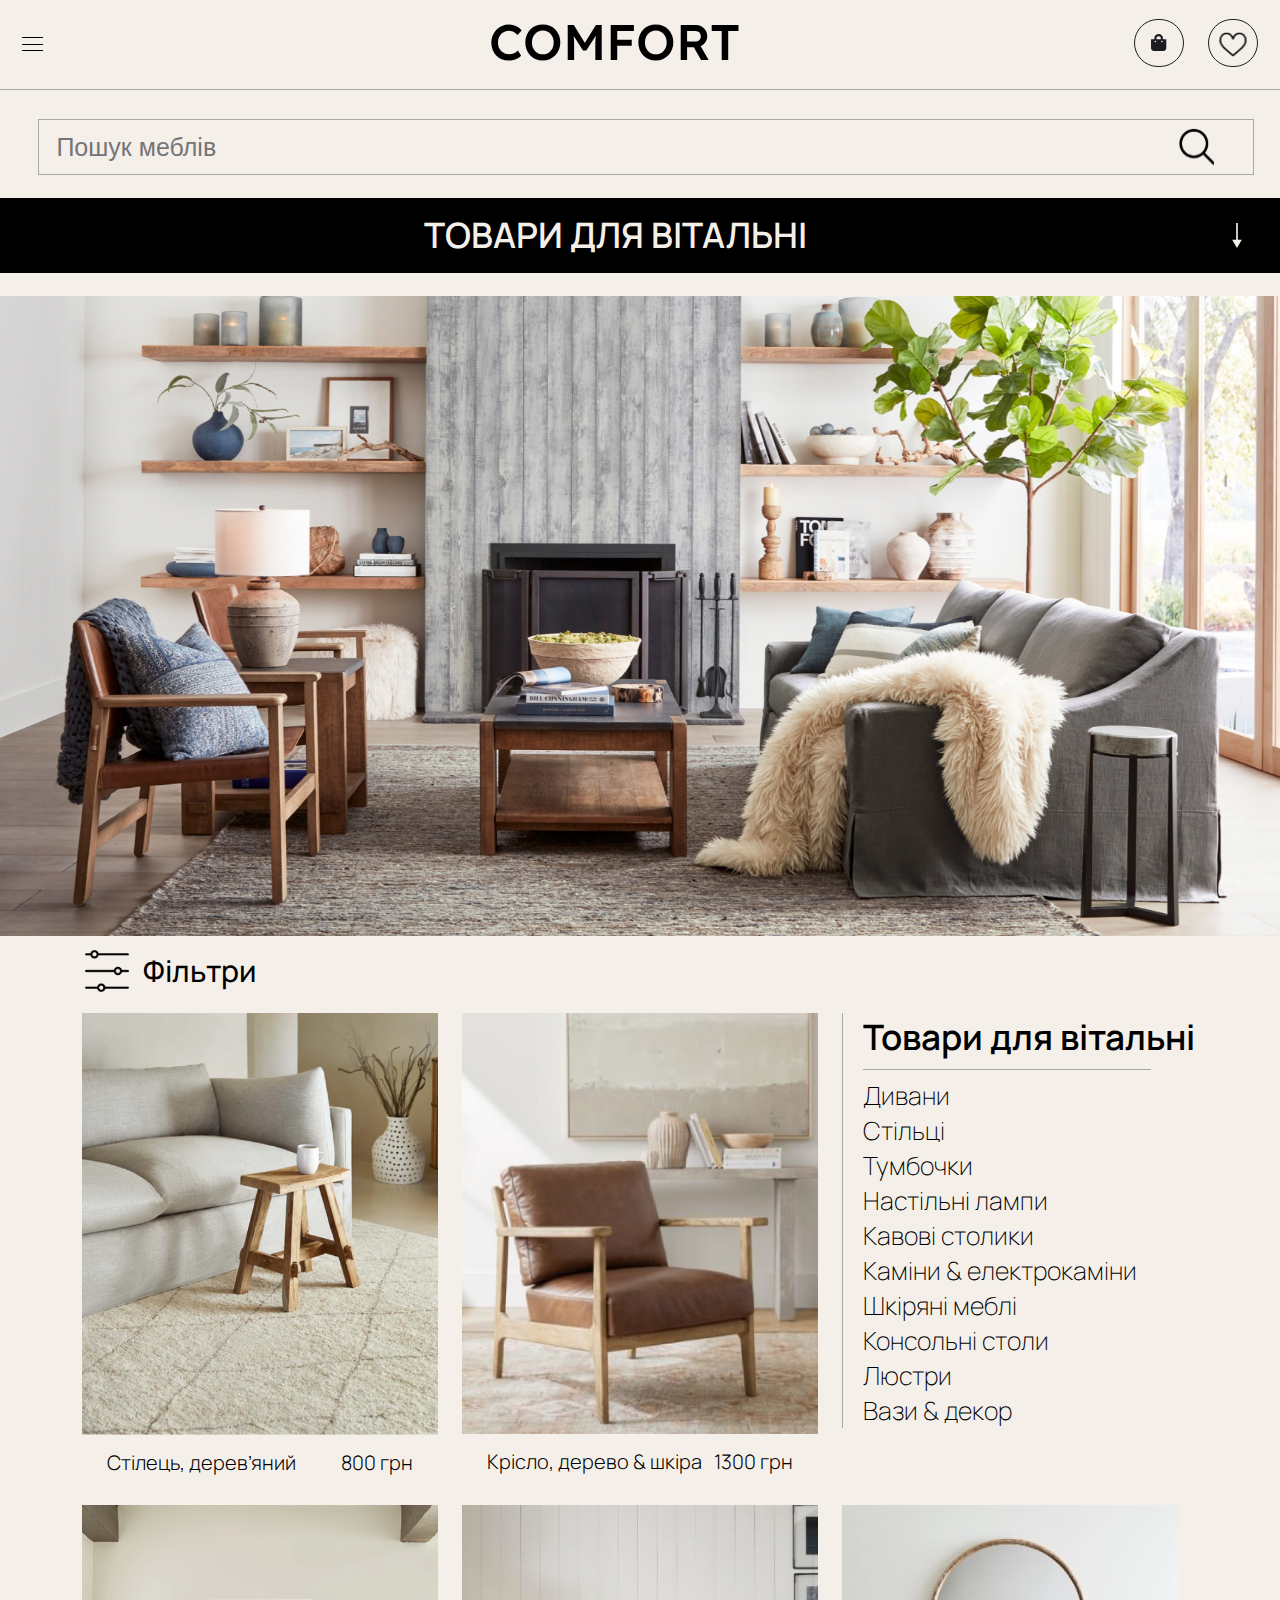
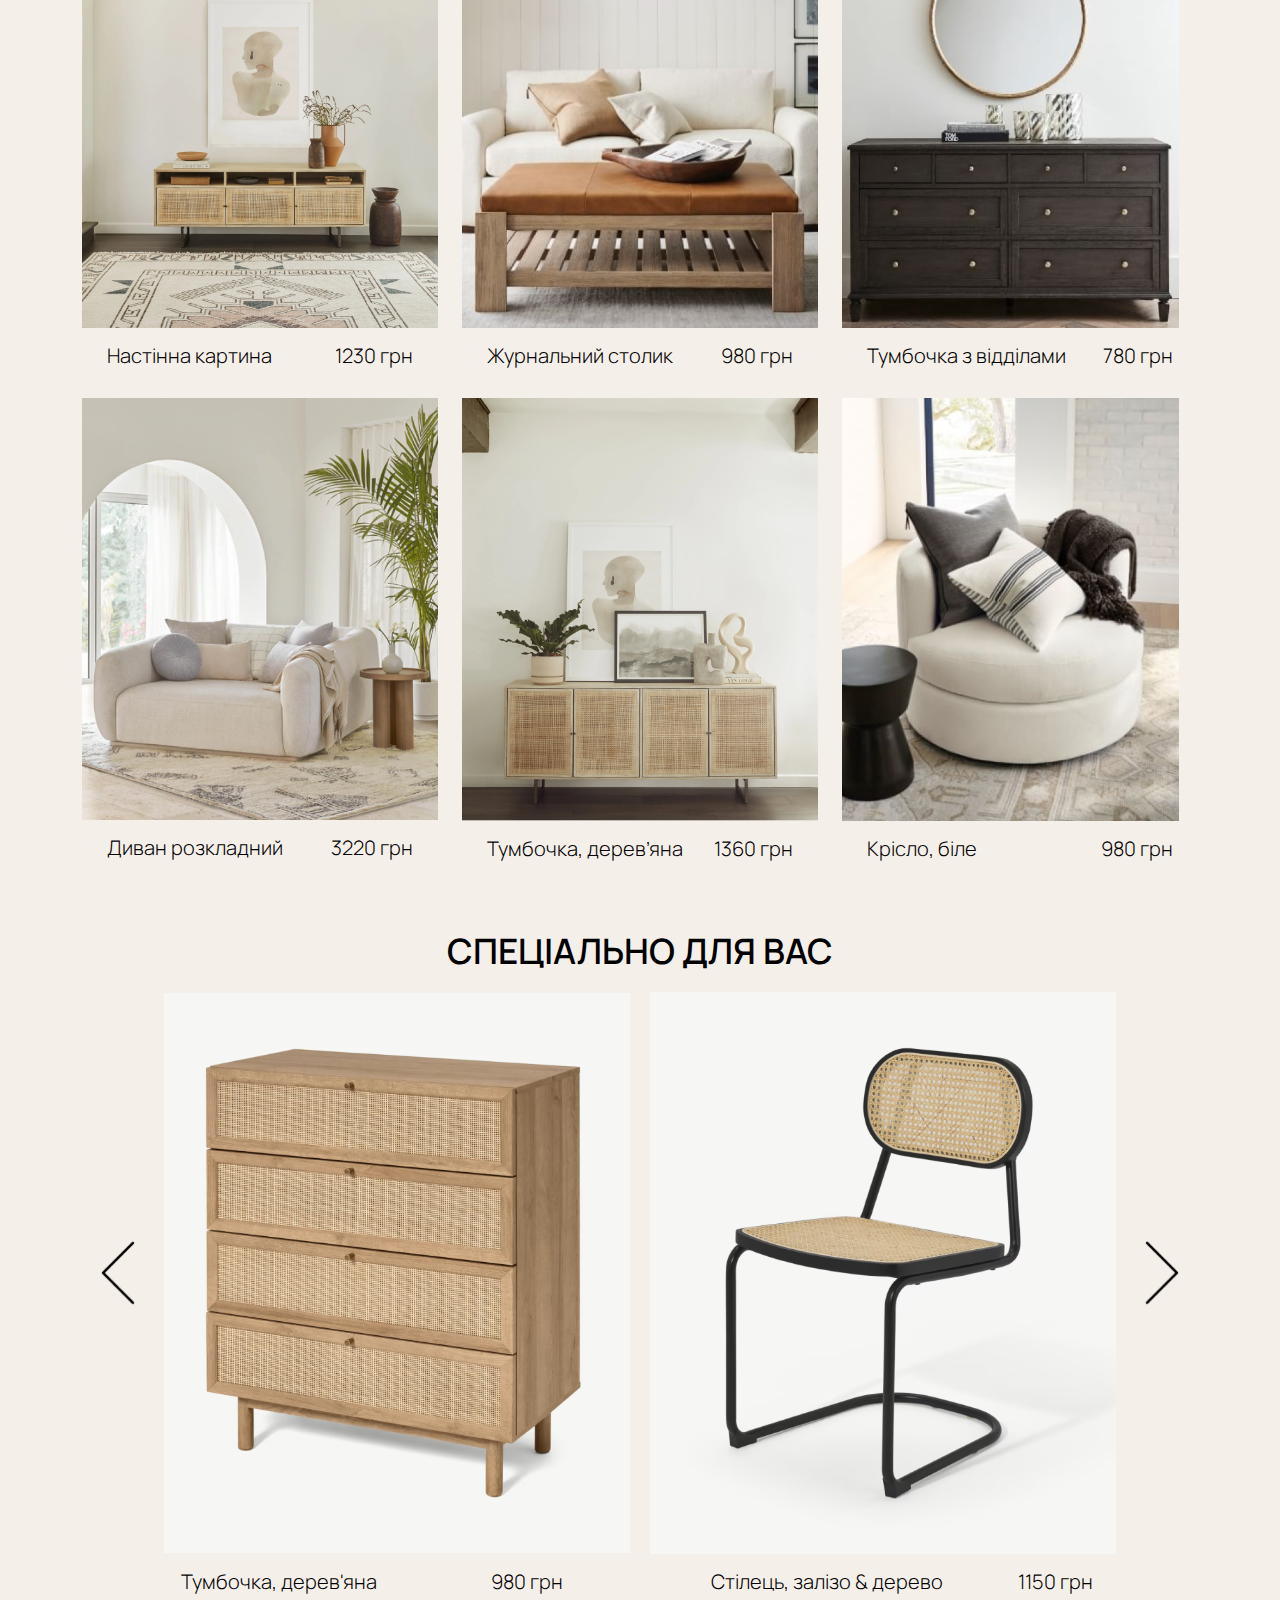
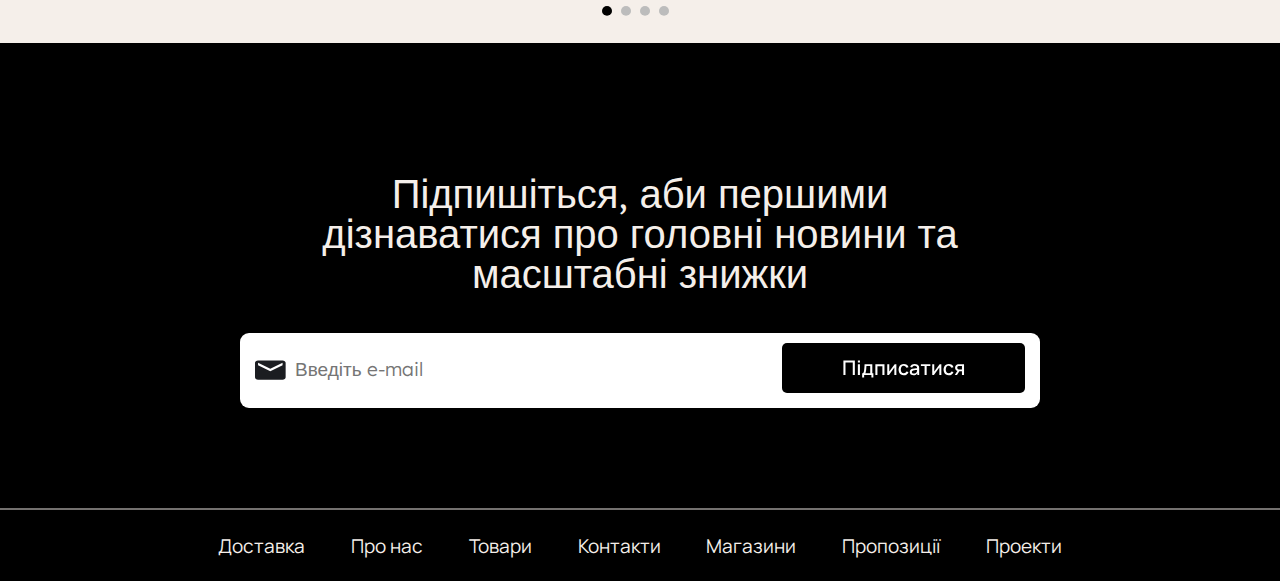
==== commit e6e481fd: "Update catalog.html" ====
--- a/catalog.html
+++ b/catalog.html
@@ -34,7 +34,7 @@
             <div class="nav-toggle">
                 <div class="container">
                     <a href="info.html" width="10%">
-                        <img src="img/Group 65.png" class="menu">
+                        <img src="img/Group 65.svg" class="menu">
                     </a>
                     <div class="logo"><a href="index.html">COMFORT</a></div>
                     <div class="row">
@@ -69,7 +69,7 @@
             </div>
             <div class="icons">
                 <a href="#"><img src="img/Group 55.svg"></a>
-                <a href="#"><img src="img/Group 56.png"></a>
+                <a href="#"><img src="img/Group 56.svg"></a>
                 <a href="#"><img src="img/user.svg"></a>
             </div>
         </section>
